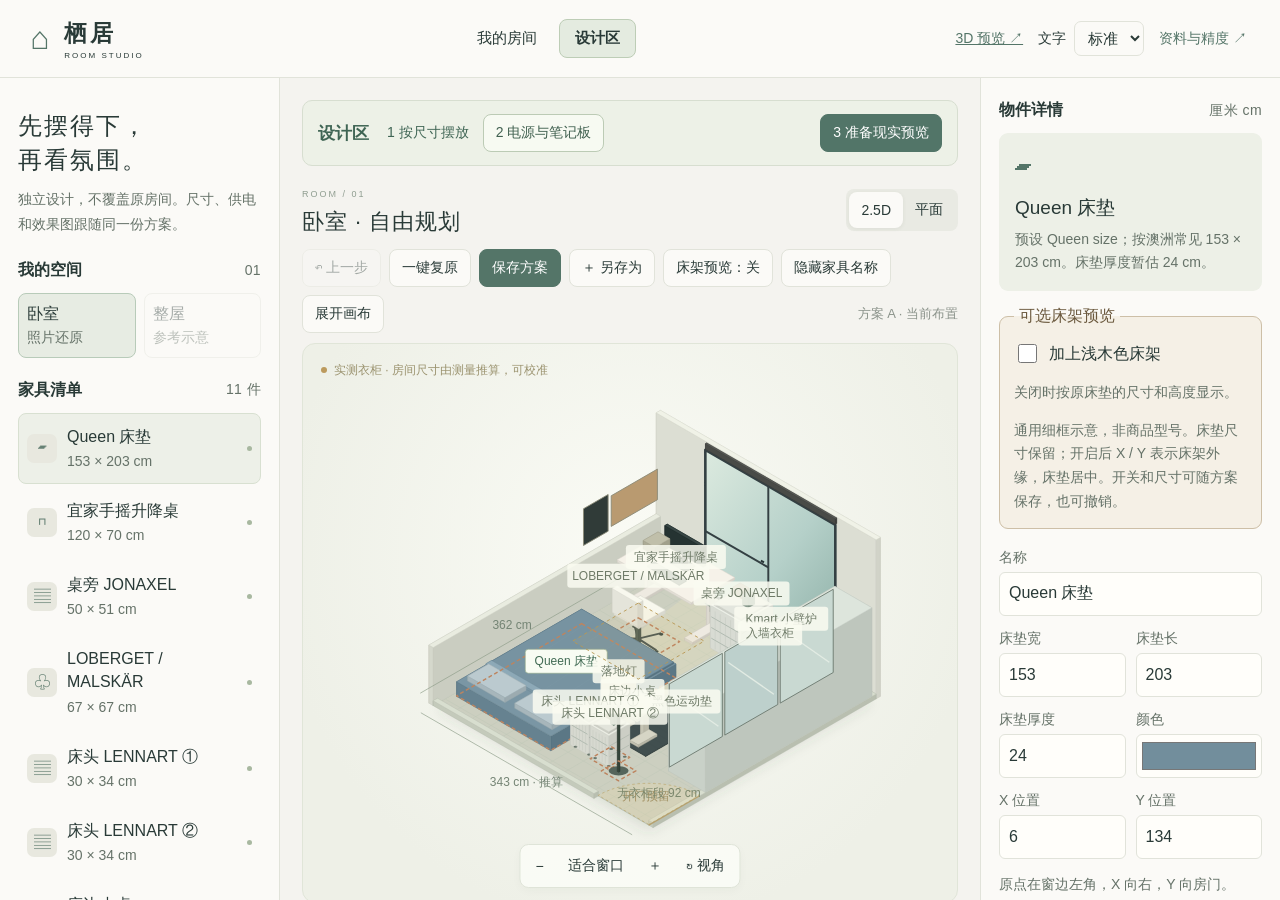
==== design.html @ e0c58dd6 "Add independent design workspace with measured layouts and preview handoff" ====
<!doctype html>
<html lang="zh-CN"><head><meta charset="utf-8"><meta name="viewport" content="width=device-width,initial-scale=1"><meta name="theme-color" content="#f4f3ef"><title>栖居 · 设计区</title><link rel="stylesheet" href="style.css?v=studio-20261028"></head>
<body data-workspace="design">
<header><div class="brand"><span class="brand-icon">⌂</span><div>栖居 <small>ROOM STUDIO</small></div></div><nav class="workspace-nav" aria-label="工作分区"><a href="./">我的房间</a><a href="design.html" aria-current="page">设计区</a></nav><div class="header-tools"><a href="preview.html?workspace=design" class="text-btn">3D 预览 ↗</a><label class="text-size">文字<select id="textSize" aria-label="界面字号"><option value="normal">标准</option><option value="large">大字</option></select></label><button id="sourcesBtn" class="text-btn">资料与精度 ↗</button></div></header>
<main>
<aside class="left panel"><div class="eyebrow">YOUR SPACE, YOUR WAY</div><h1>先摆得下，<br>再看氛围。</h1><p class="intro">独立设计，不覆盖原房间。尺寸、供电和效果图跟随同一份方案。</p>
<div class="section-title">我的空间 <span>01</span></div><div class="scope"><button data-scope="room" class="active">卧室 <small>照片还原</small></button><button data-scope="home" disabled title="设计区仅核对卧室">整屋 <small>参考示意</small></button></div>
<div class="section-title">家具清单 <span id="count"></span></div><div id="furnitureList"></div>
<div class="design-actions"><button id="copyCurrentRoom" class="full">从我的房间复制为新设计</button><p class="fine">只复制到设计区；原房间、原方案和照片保留。</p></div><details class="catalog"><summary>＋ 添加家具</summary><div id="catalog"></div></details>
<div class="section-title">布局方案 <span>本机保存</span></div><div class="row"><select id="slot" aria-label="布局方案"></select></div><div class="row"><button id="saveBtn">保存当前</button><button id="loadBtn">载入所选</button></div><div class="row"><button id="newSchemeBtn">＋ 新方案</button><button id="renameSchemeBtn">重命名</button></div><div class="row"><button id="exportBtn" class="text-btn">导出文件 ↗</button><label class="file-btn">导入文件<input id="importFile" type="file" accept="application/json,.json"></label></div><p class="fine">可新增多个命名方案。选择后点「载入所选」切换布局；「保存当前」更新所选方案。数据保存在此浏览器，换设备前请导出。</p>
</aside>
<section class="workspace"><div id="designFlow" class="design-flow"><strong>设计区</strong><span>1 按尺寸摆放</span><button id="openPowerStep">2 电源与笔记板</button><button id="openPreviewStep">3 准备现实预览</button></div><div class="canvas-header"><div><span class="eyebrow">ROOM / 01</span><h2 id="sceneTitle">卧室 · 当前布置</h2></div><div class="segmented"><button id="isoBtn" class="active">2.5D</button><button id="planBtn">平面</button></div></div>
<div class="action-bar"><button id="quickUndoBtn">↶ 上一步</button><button id="quickResetBtn">一键复原</button><button id="quickSaveBtn">保存方案</button><button id="quickNewBtn">＋ 另存为</button><button id="bedFrameBtn" aria-pressed="false">床架预览：关</button><button id="toggleNamesBtn" aria-pressed="false">隐藏家具名称</button><button id="focusCanvasBtn" aria-pressed="false">展开画布</button><span id="schemeName" title="当前保存目标"></span></div>
<div id="stage"><svg id="scene" xmlns="http://www.w3.org/2000/svg" aria-label="可拖动家具的房间模型" tabindex="0" role="img"></svg><div class="canvas-note"><span class="dot amber"></span> 实测衣柜 · 房间尺寸由测量推算，可校准</div><div class="view-controls"><button id="zoomOut" aria-label="缩小">−</button><button id="fitBtn">适合窗口</button><button id="zoomIn" aria-label="放大">＋</button><button id="turnBtn" aria-label="转动视角">↻ 视角</button></div></div>
<div class="canvas-footer"><span>拖动家具移动 · R 旋转 · 方向键微调</span><label><input id="gridCheck" type="checkbox" checked> 网格</label><label><input id="snapCheck" type="checkbox" checked> 5cm 吸附</label><label><input id="labelsCheck" type="checkbox" checked> 名称</label><button id="imageBtn" class="text-btn">导出视图</button></div>
<div class="metrics"><div><small>卧室面积 · 含衣柜，推算</small><strong id="area"></strong></div><div><small>家具占地 · 不含衣柜</small><strong id="coverage"></strong></div><div class="metric-status"><small>布局检查</small><strong id="status">正在检查</strong></div></div>
<div class="bottom-note"><span>✧</span><p id="hint">留一点空白，生活会更从容。选中家具，就能调整尺寸和位置。</p><button id="undoBtn">↶ 撤销</button></div>
</section>
<aside class="right panel"><div class="section-title">物件详情 <span>厘米 cm</span></div><div id="inspector"></div><div id="designUtilities"></div><div class="divider"></div><details class="calibration"><summary>空间校准 <span>实测＋推算</span></summary><p class="fine">衣柜外部长 270、深 60 cm，末端距门口 92 cm。卧室长按 270＋92＝362 cm；宽按 60＋130＋153＝343 cm 推算，已包含柜体。宽度假定床垫另一侧贴墙，有缝需另加。</p><div class="fields"><label>卧室宽<input id="roomW" type="number" min="230" max="600" step="1"></label><label>卧室长<input id="roomD" type="number" min="260" max="650" step="1"></label><label>衣柜外深<input id="wardD" type="number" min="35" max="80" step="1"></label><label>衣柜外长<input id="wardL" type="number" min="100" max="300" step="1"></label><label>房门宽<input id="doorW" type="number" min="60" max="110" step="1"></label><label>层高 · 约<input id="roomH" type="number" min="220" max="400" step="1"></label><label>窗左距左墙<input id="windowLeft" type="number" min="0" max="500" step="1"></label><label>左窗横框离地 · 约<input id="windowTransom" type="number" min="16" max="390" step="1"></label></div><button id="calibrateBtn" class="full">应用空间尺寸</button><p class="fine">新增实测：层高约 260、窗左距左墙 72、左窗横框离地约 112 cm。窗形：左上外开＋左下固定，右侧整块固定玻璃。窗框其他边界按照片估算。校准会调整衣柜位置；家具保持原尺寸。</p></details><div class="divider"></div><div class="section-title">实拍参考 <span>4 张</span></div><div class="photos"><button data-photo="1" class="photo-empty" aria-label="参考照片 1"><span>＋ 照片 1</span></button><button data-photo="2" class="photo-empty" aria-label="参考照片 2"><span>＋ 照片 2</span></button><button data-photo="3" class="photo-empty" aria-label="参考照片 3"><span>＋ 照片 3</span></button><button data-photo="4" class="photo-empty" aria-label="参考照片 4"><span>＋ 照片 4</span></button></div><label class="local-photo-picker">选择本机照片<input id="localPhotos" type="file" accept="image/*" multiple></label><p class="fine">照片仅存此浏览器，不上传到网站。最多选择 4 张参考照片。</p><button id="resetBtn" class="text-btn full">恢复初始布置</button></aside>
</main><div id="toast" role="status"></div>
<dialog id="modal"><button id="closeModal" class="close" aria-label="关闭">×</button><div id="modalBody"></div></dialog>
<script src="design-core.js?v=studio-20261028"></script><script src="inventory.js?v=studio-20261028"></script><script src="schemes.js?v=studio-20261028"></script><script src="app.js?v=studio-20261028"></script><script src="local-photos.js?v=studio-20261028"></script><script src="design-ui.js?v=studio-20261028"></script></body></html>
---- style.css ----
:root{--bg:#f4f3ef;--paper:#fbfaf7;--ink:#293a37;--muted:#8b938b;--green:#547568;--line:#e1e3da;--sage:#e7ece3}*{box-sizing:border-box}body{margin:0;color:var(--ink);background:var(--bg);font-family:'Noto Sans SC','Microsoft YaHei',sans-serif;font-size:13px}button,input,select{font:inherit}button,summary,.file-btn{cursor:pointer}button{color:inherit;background:var(--paper);border:1px solid var(--line);border-radius:8px;padding:9px 12px;transition:background .15s,box-shadow .15s}button:hover{background:#e7ede4}button:focus-visible,input:focus-visible,select:focus-visible,summary:focus-visible{outline:2px solid var(--green);outline-offset:3px}header{height:78px;border-bottom:1px solid var(--line);display:flex;align-items:center;justify-content:space-between;padding:0 30px;gap:16px;background:var(--paper)}.brand{display:flex;align-items:center;gap:12px;font-size:23px;letter-spacing:3px;font-weight:600}.brand small{display:block;font-size:8px;letter-spacing:2px;font-weight:400;margin-top:2px}.brand-icon{font-size:32px;color:var(--green);font-weight:400}.project{display:flex;gap:10px;align-items:center;font-size:12px}.tag{font-size:10px;border:1px solid #d7dfd3;border-radius:4px;padding:3px 7px;color:var(--green)}.dot{display:inline-block;width:6px;height:6px;background:#75957d;border-radius:100%;flex-shrink:0}.amber{background:#bc9a5d}.text-btn{border:0;background:transparent;font-size:12px;color:var(--green);padding:8px 3px}.text-btn:hover{background:transparent;text-decoration:underline}main{display:grid;grid-template-columns:245px minmax(400px,1fr) 257px;min-height:calc(100vh - 78px);max-width:1900px;margin:auto}.panel{padding:27px 22px;background:var(--paper)}.left{border-right:1px solid var(--line)}.right{border-left:1px solid var(--line)}.eyebrow{font-size:9px;letter-spacing:2px;color:#8f9d90;font-weight:500}h1{font-family:Georgia,'Songti SC','SimSun',serif;font-weight:400;line-height:1.55;letter-spacing:2px;font-size:27px;margin:17px 0 9px}.intro{font-size:11px;color:var(--muted);line-height:1.8;margin:0 0 28px}.section-title{display:flex;justify-content:space-between;align-items:center;font-size:12px;font-weight:600;margin:22px 0 12px}.section-title:first-child{margin-top:0}.section-title span{font-size:9px;letter-spacing:.4px;color:var(--muted);font-weight:400}.scope{display:flex;gap:8px}.scope button{flex:1;text-align:left;font-size:12px;padding:11px}.scope small{display:block;font-size:9px;color:var(--muted);margin-top:4px}.scope .active{background:var(--sage);border-color:#b8cbb9}.f-item{display:flex;width:100%;align-items:center;gap:10px;border:1px solid transparent;background:transparent;text-align:left;margin:3px 0;padding:9px 8px}.f-item.active{background:#edf0e8;border-color:#d8e0d1}.f-item .icon{width:29px;height:29px;border-radius:7px;display:grid;place-items:center;background:#e8e8df;color:#668174;font-size:17px}.f-item strong{font-size:11px;font-weight:500;display:block}.f-item small{display:block;font-size:9px;color:var(--muted);margin-top:3px}.f-item .tiny-dot{margin-left:auto;width:5px;height:5px;border-radius:100%;background:#a8b8a0}.catalog{border:1px dashed #cbd3c3;border-radius:7px;margin-top:13px;padding:9px 10px;font-size:11px}.catalog summary{list-style:none;color:var(--green)}#catalog{display:grid;grid-template-columns:1fr 1fr;gap:5px;margin-top:10px}#catalog button{font-size:10px;padding:8px 4px}.row{display:flex;gap:7px;margin-bottom:8px}.row button{flex:1;font-size:11px}.row select{width:100%;padding:10px 7px;border:1px solid var(--line);border-radius:7px;color:var(--ink);background:var(--paper);font-size:11px}.file-btn{font-size:11px;color:var(--green);flex:1;display:grid;place-items:center}.file-btn input{display:none}.fine{font-size:10px;color:var(--muted);line-height:1.9}.workspace{padding:26px 26px 18px;min-width:0;display:flex;flex-direction:column}.canvas-header{display:flex;align-items:center;justify-content:space-between;margin-bottom:12px;gap:10px}h2{font-weight:500;font-size:19px;margin:6px 0 0;letter-spacing:1px}.segmented{display:flex;background:#e9eae3;border-radius:8px;padding:3px}.segmented button{font-size:11px;border:0;background:transparent;padding:7px 13px}.segmented .active{background:var(--paper);box-shadow:0 1px 4px #33442a12}#stage{position:relative;flex:1;min-height:450px;max-height:690px;background:radial-gradient(ellipse at 50% 38%,#fafbf5 0%,#eef0e7 76%);border:1px solid #e0e5d8;border-radius:13px;overflow:hidden}#scene{width:100%;height:100%;min-height:450px;display:block;touch-action:none;user-select:none}.canvas-note{position:absolute;top:17px;left:18px;font-size:10px;color:#9b936f;display:flex;align-items:center;gap:7px;pointer-events:none}.view-controls{position:absolute;bottom:16px;left:50%;transform:translateX(-50%);display:flex;border:1px solid #dfe4d8;background:#fbfcf7e8;border-radius:9px;box-shadow:0 3px 10px #23332908;padding:3px;white-space:nowrap}.view-controls button{border:0;background:transparent;font-size:11px;padding:7px 11px}.canvas-footer{display:flex;align-items:center;gap:13px;flex-wrap:wrap;font-size:9px;color:var(--muted);padding:12px 0 19px}.canvas-footer span{margin-right:auto}.canvas-footer label{display:flex;align-items:center;gap:3px;white-space:nowrap}input[type=checkbox]{accent-color:var(--green);width:12px;height:12px}.metrics{display:grid;grid-template-columns:1fr 1fr 1.3fr;border-top:1px solid var(--line);border-bottom:1px solid var(--line);padding:18px 0}.metrics>div{padding:0 15px;border-left:1px solid var(--line)}.metrics>div:first-child{padding-left:0;border:0}.metrics small{display:block;font-size:10px;color:var(--muted)}.metrics strong{font-family:Georgia,'Microsoft YaHei',serif;display:block;font-weight:400;font-size:24px;margin-top:9px}.metrics .metric-status strong{font-size:12px;line-height:1.8;color:var(--green);font-family:inherit}.bottom-note{display:flex;align-items:center;gap:10px;font-size:10px;color:var(--muted);margin-top:10px}.bottom-note>span{color:#80977c;font-size:24px}.bottom-note p{flex:1;line-height:1.9}.bottom-note button{white-space:nowrap;font-size:10px;padding:7px}.selected-card{background:#edf0e7;padding:16px;border-radius:9px;margin-bottom:15px}.selected-card .obj-icon{font-size:32px;color:var(--green);margin-bottom:9px}.selected-card h3{font-size:16px;font-weight:500;margin:0 0 6px}.selected-card p{font-size:10px;line-height:1.8;color:#7b8777;margin:0}.fields{display:grid;grid-template-columns:1fr 1fr;gap:11px 9px}.fields label{font-size:10px;color:#85917f}.fields input{width:100%;border:1px solid var(--line);padding:9px;margin-top:5px;border-radius:6px;background:#fffefa;color:var(--ink);font-size:12px}.fields input[type=color]{padding:3px;height:35px}.fields .wide{grid-column:span 2}.operations{display:flex;gap:6px;margin-top:13px}.operations button{font-size:10px;flex:1;padding:8px 3px}.full{width:100%}.divider{height:1px;background:var(--line);margin:22px 0}.calibration summary{font-size:12px;font-weight:500;display:flex;justify-content:space-between;list-style:none}.calibration summary:before{content:'＋';margin-right:7px}.calibration[open] summary:before{content:'−'}.calibration summary span{font-weight:400;font-size:9px;color:#aa946a;margin-left:auto}.calibration .full{font-size:11px;margin-top:12px}.photos{display:grid;grid-template-columns:1fr 1fr;gap:7px}.photos button{padding:0;overflow:hidden;border:0;border-radius:6px}.photos img{display:block;width:100%;height:68px;object-fit:cover}.photos img:hover{filter:brightness(1.1)}#toast{position:fixed;bottom:25px;left:50%;transform:translateX(-50%) translateY(100px);background:var(--ink);color:#f5f6ee;padding:12px 23px;font-size:12px;border-radius:9px;z-index:10;transition:transform .25s;box-shadow:0 5px 25px #182b2720}#toast.show{transform:translateX(-50%) translateY(0)}dialog{border:1px solid var(--line);background:var(--paper);color:var(--ink);border-radius:15px;padding:35px;width:min(850px,92vw);max-height:88vh;overflow:auto}dialog::backdrop{background:#1e302b70;backdrop-filter:blur(5px)}.close{position:sticky;top:0;float:right;padding:2px 10px;font-size:23px;z-index:2}.modal-photo{width:100%;border-radius:8px;margin-top:14px}#modalBody h2{margin:0 0 18px}#modalBody p,#modalBody li{font-size:12px;line-height:2}#modalBody a{color:var(--green)}#modalBody img.plan{width:100%;border:1px solid var(--line);border-radius:8px}.warn{color:#aa774e}.empty{padding:20px 0;line-height:2;color:var(--muted);font-size:12px}
@media(min-width:1500px){main{grid-template-columns:270px minmax(500px,1fr) 285px}.panel{padding:30px 27px}#stage{min-height:550px}.workspace{padding:30px 35px}}@media(max-width:1120px){main{grid-template-columns:205px minmax(350px,1fr) 225px}.panel{padding:23px 15px}.workspace{padding:23px 16px}h1{font-size:23px}.project{display:none}.canvas-footer{gap:8px}.metrics>div{padding:0 9px}}@media(max-width:850px){header{height:65px;padding:0 17px}main{grid-template-columns:190px 1fr}.right{grid-column:1 / -1;border-top:1px solid var(--line);display:grid;grid-template-columns:1.2fr 1fr;gap:12px 25px}.right>.section-title:first-child{grid-column:1 / -1}.right #inspector{grid-row:span 5}.right .divider{display:none}.right .photos{grid-column:2}.right .fine{margin:0}.workspace{padding:20px 14px}#stage{min-height:420px}.right>.section-title{margin:5px 0}.metrics strong{font-size:21px}.canvas-footer>span{flex-basis:100%}}@media(max-width:850px){main{display:flex;flex-direction:column}.workspace{order:0;padding:19px 12px 10px}.left{order:1;border-right:0;border-top:1px solid var(--line);padding:20px}.right{order:2;display:block;padding:20px}.left h1,.left>.eyebrow,.left .intro{display:none}.left .scope{max-width:300px}#furnitureList{display:grid;grid-template-columns:1fr 1fr}.right .divider{display:block;margin:20px 0}.right .section-title{margin:15px 0}.right .fine{margin:8px 0}.right .photos img{height:105px}.brand{font-size:20px}.brand small{font-size:7px}#stage{height:420px;min-height:420px;flex:auto}#scene{height:420px;min-height:420px}.canvas-note{font-size:9px}.metrics{padding:13px 0}.metrics small{font-size:9px}.metrics strong{font-size:20px}.metrics .metric-status strong{font-size:10px}.canvas-header h2{font-size:17px}.bottom-note{margin-top:5px}.bottom-note p{font-size:9px}.fields{grid-template-columns:1fr 1fr 1fr}.fields .wide{grid-column:span 3}}
@media(min-width:851px){main{height:calc(100vh - 78px);min-height:0}.panel{overflow-y:auto;scrollbar-width:thin;scrollbar-color:#d1d9c9 transparent}.workspace{min-height:0}#stage{min-height:255px;max-height:none}#scene{min-height:0;height:100%}.canvas-footer{padding-bottom:13px}.metrics{padding:13px 0}.bottom-note{margin-top:4px}}
button:disabled{opacity:.4;cursor:default}.action-bar{display:flex;align-items:center;gap:6px;flex-wrap:wrap;margin:0 0 10px}.action-bar button{font-size:10px;padding:7px 10px}.action-bar #quickSaveBtn{background:#547568;color:#fff;border-color:#547568}.action-bar span{font-size:9px;color:#8b938b;margin-left:auto;max-width:150px;overflow:hidden;text-overflow:ellipsis;white-space:nowrap}.scheme-form{display:grid;gap:14px;max-width:460px}.scheme-form label{font-size:12px}.scheme-form input{display:block;width:100%;padding:12px;margin-top:8px;border:1px solid #cbd3c3;border-radius:7px;background:#fffefa}.scheme-form .form-actions{display:flex;gap:9px;justify-content:flex-end}.scheme-form .primary{background:#547568;color:white}.scheme-form p{color:#85917f;margin:0}.form-error{color:#b27049;min-height:20px}

/* Readable controls and a canvas whose height is independent of sidebar text. */
:root{--panel-font:16px;--panel-small:14px;--muted:#657268}
body[data-text-size=large]{--panel-font:18px;--panel-small:16px}
body{font-size:16px}
header{min-height:78px;height:auto;padding-top:12px;padding-bottom:12px}
.header-tools,.text-size{display:flex;align-items:center;gap:12px}
.text-size{gap:8px;font-size:14px;white-space:nowrap}
.text-size select{font-size:15px;padding:7px 9px;border:1px solid var(--line);border-radius:7px;background:var(--paper);color:var(--ink)}
.header-tools>.text-btn{font-size:14px}
main{max-width:none;width:100%;grid-template-columns:280px minmax(0,1fr) 300px;align-items:stretch}
.panel{padding:22px 18px;font-size:var(--panel-font);min-width:0}
.left h1{font-size:24px;line-height:1.4;margin:10px 0}
.left>.eyebrow{display:none}
.intro{font-size:var(--panel-small);margin-bottom:20px}
.section-title,.scope button,.catalog,.row button,.row select,.file-btn,.calibration summary,.calibration .full,.operations button,#catalog button,.panel>.text-btn{font-size:var(--panel-font)}
.section-title span,.scope small,.f-item small,.fine,.selected-card p,.fields label,.calibration summary span,.empty{font-size:var(--panel-small);color:var(--muted)}
.f-item{padding:11px 8px;gap:10px}
.f-item>span:nth-child(2){min-width:0}
.f-item strong{font-size:var(--panel-font);line-height:1.45;overflow-wrap:anywhere}
.f-item small{line-height:1.5}
.f-item .icon{flex:0 0 30px}
.f-item .tiny-dot{flex-shrink:0}
.selected-card h3{font-size:calc(var(--panel-font) + 3px);line-height:1.4}
.selected-card p,.fine{line-height:1.7}
.fields input{font-size:var(--panel-font);padding:11px 9px;min-height:44px}
.fields{gap:14px 10px}
.operations{flex-wrap:wrap}
.row button,.scope button,.operations button{padding:10px 8px}
.workspace{padding:22px;overflow-y:auto;min-width:0}
.canvas-header h2{font-size:22px}
.canvas-header{flex-shrink:0}
.segmented button,.action-bar button,.view-controls button{font-size:14px;padding:9px 12px}
.action-bar{gap:8px;flex-shrink:0}
.action-bar span{font-size:13px;max-width:220px}
.action-bar button[aria-pressed=true]{background:#e0e9db;border-color:#9eb49b}
#stage{flex:1 0 520px;min-height:520px;max-height:none}
#scene{position:absolute;inset:0;width:100%;height:100%;min-height:0}
.canvas-note{font-size:12px;max-width:calc(100% - 36px);line-height:1.5}
.view-controls{bottom:14px}
.canvas-footer{font-size:13px;gap:12px;padding:12px 0;flex-shrink:0}
.canvas-footer input[type=checkbox]{width:16px;height:16px}
.canvas-footer .text-btn{font-size:13px}
.metrics{padding:14px 0;flex-shrink:0}
.metrics small{font-size:13px}
.metrics .metric-status strong{font-size:14px}
.bottom-note{flex-shrink:0;font-size:13px}
.bottom-note p,.bottom-note button{font-size:13px}
.local-photo-picker{font-size:var(--panel-font)!important}
#modalBody p,#modalBody li{font-size:16px;line-height:1.8}
@media(min-width:1500px){main{grid-template-columns:300px minmax(0,1fr) 330px}.workspace{padding:24px 28px}.panel{padding:24px}#stage{flex-basis:560px;min-height:560px}}
@media(max-width:1100px){main{display:flex;flex-direction:column;height:auto;min-height:calc(100vh - 78px)}.workspace{order:0;overflow:visible;padding:18px}.left{order:1;border-right:0;border-top:1px solid var(--line)}.right{order:2;display:block;border-top:1px solid var(--line);border-left:0}.panel{overflow:visible;padding:22px}.left h1,.left>.eyebrow,.left .intro{display:none}#furnitureList{display:grid;grid-template-columns:repeat(2,minmax(0,1fr));gap:4px 12px}.left .scope{max-width:360px}.right .divider{display:block}.right .fine{margin:10px 0}.right .section-title{margin:18px 0}.right .photos{grid-template-columns:repeat(4,minmax(0,1fr))}.right .fields{grid-template-columns:repeat(3,minmax(0,1fr))}.right .fields .wide{grid-column:1 / -1}#stage{height:clamp(520px,72vh,850px);min-height:520px;flex:none}.project{display:none}.canvas-footer>span{flex-basis:auto}}
@media(max-width:520px){header{padding:12px;gap:8px;flex-wrap:wrap}.header-tools{gap:10px;flex:1;justify-content:flex-end}.header-tools>.text-btn{font-size:12px}.brand small{font-size:8px}.text-size{font-size:13px}.workspace{padding:14px 10px}.canvas-header h2{font-size:19px}.action-bar button{padding:9px;font-size:13px}.action-bar span{width:100%;max-width:none}.panel{padding:20px 16px}.right .fields{grid-template-columns:repeat(2,minmax(0,1fr))}#furnitureList{grid-template-columns:1fr}.right .photos{grid-template-columns:repeat(2,minmax(0,1fr))}.metrics{grid-template-columns:1fr 1fr;gap:14px}.metrics .metric-status{grid-column:1 / -1;border-left:0;padding-left:0}.view-controls button{font-size:13px;padding:9px}.canvas-note{font-size:11px}.bottom-note{align-items:flex-start}}
body.canvas-focus main{display:block;height:auto}
body.canvas-focus .panel{display:none}
body.canvas-focus .workspace{overflow:visible}
body.canvas-focus #stage{height:calc(100vh - 250px);min-height:520px;flex:none}
.bed-frame-controls{border:1px solid #cdbfa7;background:#f5f0e6;border-radius:9px;margin:0 0 20px;padding:14px;min-width:0}
.bed-frame-controls legend{font-size:var(--panel-font);padding:0 5px;color:#6b593e}
.bed-frame-toggle{display:flex;align-items:center;gap:9px;font-size:var(--panel-font);line-height:1.6;cursor:pointer}
.bed-frame-toggle input{width:19px;height:19px;accent-color:var(--green);flex-shrink:0}
.bed-frame-controls .fields{margin-top:12px}
.bed-frame-controls .fine:last-child{margin-bottom:0}

.photo-empty{height:68px;min-height:68px;display:grid;place-items:center;background:#e9ede3;color:#8b9b83;border:1px dashed #c7d2be!important;font-size:10px}.local-photo-picker{display:block;margin-top:9px;text-align:center;border:1px solid #d3dccb;padding:9px;border-radius:7px;font-size:11px;cursor:pointer}.local-photo-picker input{display:none}

.workspace-nav{display:flex;gap:6px;align-items:center;flex-wrap:wrap}
.workspace-nav a{padding:9px 15px;border-radius:8px;text-decoration:none;color:var(--ink,#29434c);font-size:15px;border:1px solid transparent;white-space:nowrap}
.workspace-nav a[aria-current=page]{background:#e4ebe0;border-color:#bdcdb6;font-weight:600}
.design-flow{display:flex;gap:9px 14px;align-items:center;flex-wrap:wrap;border:1px solid #d7ded0;border-radius:10px;background:#edf1e7;padding:13px 15px;margin-bottom:17px;color:#3f6554;font-size:14px;flex-shrink:0}
.design-flow strong{font-size:17px;margin-right:4px}
.design-flow span{white-space:nowrap}
.design-flow button{margin-left:auto;background:#527568;color:white;border-color:#527568}
.design-flow #openPowerStep{margin-left:0;background:#f7faf2;color:#416150;border-color:#bccbb5}
.design-card{background:#f4f5ee;border:1px solid #d8dece;border-radius:10px;padding:14px;margin:0 0 16px;min-width:0}
.design-card h3{font-size:16px;margin:0 0 10px}
.design-card h4{font-size:15px;margin:18px 0 10px}
.design-card p{font-size:14px;line-height:1.7;margin:6px 0 12px}
.design-card summary{font-size:16px;line-height:1.6;cursor:pointer;font-weight:600}
.design-card summary span{display:block;color:#947346;font-size:12px;font-weight:400}
.design-card label{display:block;min-width:0;font-size:13px;color:#65776c;margin:8px 0}
.design-card input,.design-card select{width:100%;max-width:100%;font:inherit;font-size:14px;margin-top:5px;padding:9px;border:1px solid #d3dbca;background:#fff;border-radius:6px;color:#29434c;min-width:0}
.design-card fieldset{padding:9px 10px 11px;border:1px solid #d7decf;border-radius:7px;min-width:0;margin:12px 0}
.design-card legend{font-size:13px;padding:0 5px;color:#466450}
.design-card .fields{gap:9px}
.design-card .inline-check,.inline-check{display:flex;align-items:flex-start;gap:9px;font-size:14px;line-height:1.6;margin:14px 0}
.design-card .inline-check input,.inline-check input{width:18px;height:18px;flex-shrink:0;margin-top:3px;accent-color:#527568}
.design-id{font:12px ui-monospace,monospace;color:#58715d;background:#e7ecdf;padding:7px;border-radius:5px;overflow-wrap:anywhere}
.design-actions{margin:14px 0}
.check-list{padding-left:20px;margin:12px 0;font-size:13px;line-height:1.7;color:#986c43;overflow-wrap:anywhere}
.check-list li{margin:8px 0}
.check-list.subtle{color:#748276}
.ok{color:#3d7156!important}
.stale{color:#a46c37}
.preview-state{padding:12px;background:#f3eee0;border-radius:8px;color:#94652f}
.preview-actions{display:flex;flex-wrap:wrap;gap:10px;margin:17px 0}
.preview-actions button{font-size:15px;padding:10px 14px}
.design-preview-gallery{display:grid;grid-template-columns:repeat(2,minmax(0,1fr));gap:14px;margin-top:18px}
.design-preview-gallery figure{margin:0;min-width:0}
.design-preview-gallery img{width:100%;height:auto;border-radius:8px;background:#e6e6dc}
.design-preview-gallery figcaption{font-size:12px;line-height:1.7;overflow-wrap:anywhere}
body[data-workspace=design] .canvas-note{max-width:60%}
body[data-workspace=design] #stage{min-height:560px}
@media(max-width:700px){.workspace-nav{order:3;width:100%;justify-content:center}.workspace-nav a{flex:1;text-align:center}.design-flow{font-size:12px;padding:11px}.design-flow button{margin-left:0;width:100%}.design-flow strong{width:100%}body[data-workspace=design] #stage{min-height:520px}.design-preview-gallery{grid-template-columns:1fr}.preview-actions button{width:100%}}
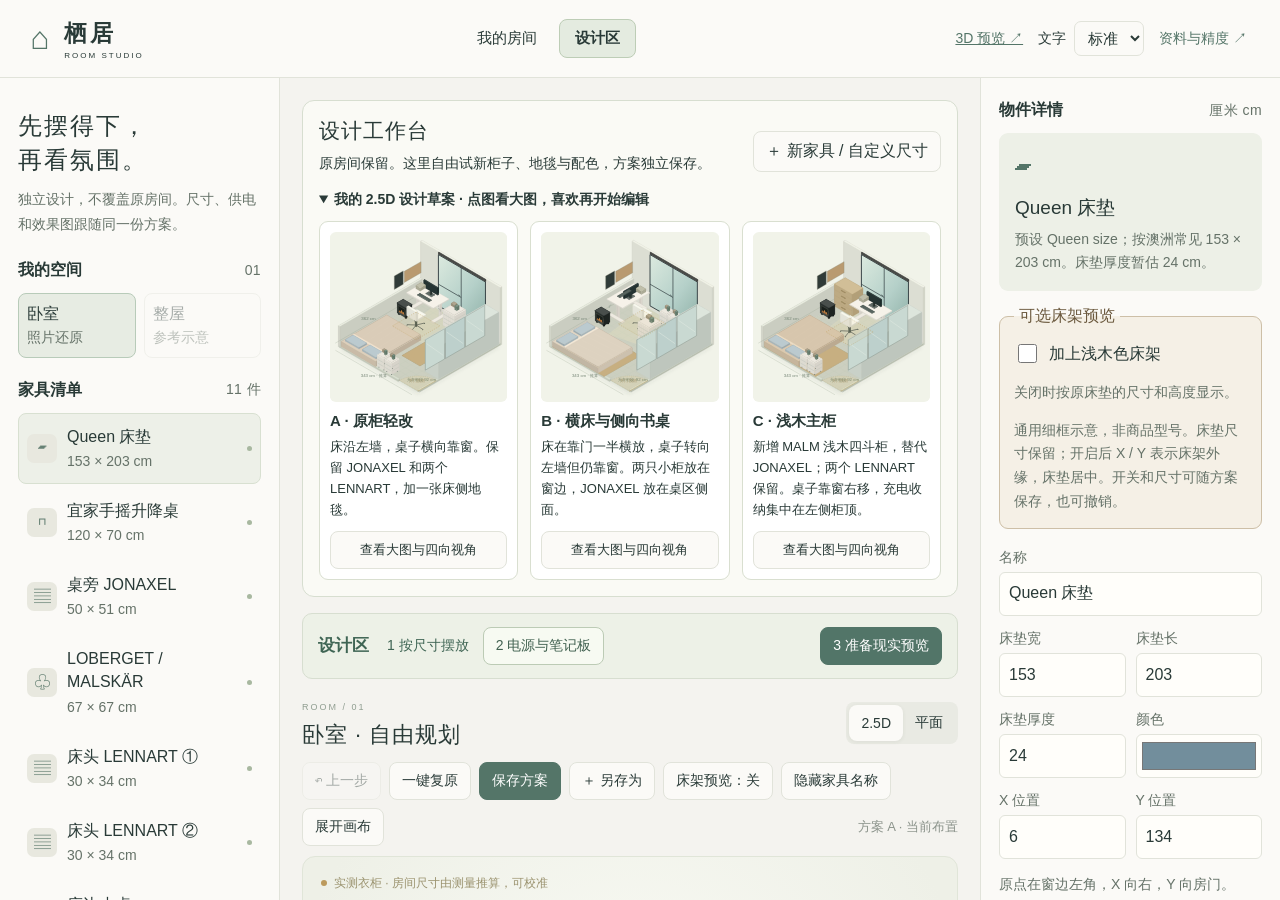
==== commit 5ced0cbc: "Add editable design concepts and source-backed furniture library" ====
--- a/design.html
+++ b/design.html
@@ -1,5 +1,5 @@
 <!doctype html>
-<html lang="zh-CN"><head><meta charset="utf-8"><meta name="viewport" content="width=device-width,initial-scale=1"><meta name="theme-color" content="#f4f3ef"><title>栖居 · 设计区</title><link rel="stylesheet" href="style.css?v=studio-20261028"></head>
+<html lang="zh-CN"><head><meta charset="utf-8"><meta name="viewport" content="width=device-width,initial-scale=1"><meta name="theme-color" content="#f4f3ef"><title>栖居 · 设计区</title><link rel="stylesheet" href="style.css?v=studio-20261028b"></head>
 <body data-workspace="design">
 <header><div class="brand"><span class="brand-icon">⌂</span><div>栖居 <small>ROOM STUDIO</small></div></div><nav class="workspace-nav" aria-label="工作分区"><a href="./">我的房间</a><a href="design.html" aria-current="page">设计区</a></nav><div class="header-tools"><a href="preview.html?workspace=design" class="text-btn">3D 预览 ↗</a><label class="text-size">文字<select id="textSize" aria-label="界面字号"><option value="normal">标准</option><option value="large">大字</option></select></label><button id="sourcesBtn" class="text-btn">资料与精度 ↗</button></div></header>
 <main>
@@ -9,7 +9,7 @@
 <div class="design-actions"><button id="copyCurrentRoom" class="full">从我的房间复制为新设计</button><p class="fine">只复制到设计区；原房间、原方案和照片保留。</p></div><details class="catalog"><summary>＋ 添加家具</summary><div id="catalog"></div></details>
 <div class="section-title">布局方案 <span>本机保存</span></div><div class="row"><select id="slot" aria-label="布局方案"></select></div><div class="row"><button id="saveBtn">保存当前</button><button id="loadBtn">载入所选</button></div><div class="row"><button id="newSchemeBtn">＋ 新方案</button><button id="renameSchemeBtn">重命名</button></div><div class="row"><button id="exportBtn" class="text-btn">导出文件 ↗</button><label class="file-btn">导入文件<input id="importFile" type="file" accept="application/json,.json"></label></div><p class="fine">可新增多个命名方案。选择后点「载入所选」切换布局；「保存当前」更新所选方案。数据保存在此浏览器，换设备前请导出。</p>
 </aside>
-<section class="workspace"><div id="designFlow" class="design-flow"><strong>设计区</strong><span>1 按尺寸摆放</span><button id="openPowerStep">2 电源与笔记板</button><button id="openPreviewStep">3 准备现实预览</button></div><div class="canvas-header"><div><span class="eyebrow">ROOM / 01</span><h2 id="sceneTitle">卧室 · 当前布置</h2></div><div class="segmented"><button id="isoBtn" class="active">2.5D</button><button id="planBtn">平面</button></div></div>
+<section class="workspace"><section class="template-shelf" aria-label="设计草案与家具库"><div class="template-heading"><div><h2>设计工作台</h2><p>原房间保留。这里自由试新柜子、地毯与配色，方案独立保存。</p></div><button id="openDesignLibrary" class="primary">＋ 新家具 / 自定义尺寸</button></div><details open><summary>我的 2.5D 设计草案 · 点图看大图，喜欢再开始编辑</summary><div id="designTemplates" class="design-templates"><p>正在生成按比例的草案预览…</p></div></details></section><div id="designFlow" class="design-flow"><strong>设计区</strong><span>1 按尺寸摆放</span><button id="openPowerStep">2 电源与笔记板</button><button id="openPreviewStep">3 准备现实预览</button></div><div class="canvas-header"><div><span class="eyebrow">ROOM / 01</span><h2 id="sceneTitle">卧室 · 当前布置</h2></div><div class="segmented"><button id="isoBtn" class="active">2.5D</button><button id="planBtn">平面</button></div></div>
 <div class="action-bar"><button id="quickUndoBtn">↶ 上一步</button><button id="quickResetBtn">一键复原</button><button id="quickSaveBtn">保存方案</button><button id="quickNewBtn">＋ 另存为</button><button id="bedFrameBtn" aria-pressed="false">床架预览：关</button><button id="toggleNamesBtn" aria-pressed="false">隐藏家具名称</button><button id="focusCanvasBtn" aria-pressed="false">展开画布</button><span id="schemeName" title="当前保存目标"></span></div>
 <div id="stage"><svg id="scene" xmlns="http://www.w3.org/2000/svg" aria-label="可拖动家具的房间模型" tabindex="0" role="img"></svg><div class="canvas-note"><span class="dot amber"></span> 实测衣柜 · 房间尺寸由测量推算，可校准</div><div class="view-controls"><button id="zoomOut" aria-label="缩小">−</button><button id="fitBtn">适合窗口</button><button id="zoomIn" aria-label="放大">＋</button><button id="turnBtn" aria-label="转动视角">↻ 视角</button></div></div>
 <div class="canvas-footer"><span>拖动家具移动 · R 旋转 · 方向键微调</span><label><input id="gridCheck" type="checkbox" checked> 网格</label><label><input id="snapCheck" type="checkbox" checked> 5cm 吸附</label><label><input id="labelsCheck" type="checkbox" checked> 名称</label><button id="imageBtn" class="text-btn">导出视图</button></div>
@@ -19,4 +19,4 @@
 <aside class="right panel"><div class="section-title">物件详情 <span>厘米 cm</span></div><div id="inspector"></div><div id="designUtilities"></div><div class="divider"></div><details class="calibration"><summary>空间校准 <span>实测＋推算</span></summary><p class="fine">衣柜外部长 270、深 60 cm，末端距门口 92 cm。卧室长按 270＋92＝362 cm；宽按 60＋130＋153＝343 cm 推算，已包含柜体。宽度假定床垫另一侧贴墙，有缝需另加。</p><div class="fields"><label>卧室宽<input id="roomW" type="number" min="230" max="600" step="1"></label><label>卧室长<input id="roomD" type="number" min="260" max="650" step="1"></label><label>衣柜外深<input id="wardD" type="number" min="35" max="80" step="1"></label><label>衣柜外长<input id="wardL" type="number" min="100" max="300" step="1"></label><label>房门宽<input id="doorW" type="number" min="60" max="110" step="1"></label><label>层高 · 约<input id="roomH" type="number" min="220" max="400" step="1"></label><label>窗左距左墙<input id="windowLeft" type="number" min="0" max="500" step="1"></label><label>左窗横框离地 · 约<input id="windowTransom" type="number" min="16" max="390" step="1"></label></div><button id="calibrateBtn" class="full">应用空间尺寸</button><p class="fine">新增实测：层高约 260、窗左距左墙 72、左窗横框离地约 112 cm。窗形：左上外开＋左下固定，右侧整块固定玻璃。窗框其他边界按照片估算。校准会调整衣柜位置；家具保持原尺寸。</p></details><div class="divider"></div><div class="section-title">实拍参考 <span>4 张</span></div><div class="photos"><button data-photo="1" class="photo-empty" aria-label="参考照片 1"><span>＋ 照片 1</span></button><button data-photo="2" class="photo-empty" aria-label="参考照片 2"><span>＋ 照片 2</span></button><button data-photo="3" class="photo-empty" aria-label="参考照片 3"><span>＋ 照片 3</span></button><button data-photo="4" class="photo-empty" aria-label="参考照片 4"><span>＋ 照片 4</span></button></div><label class="local-photo-picker">选择本机照片<input id="localPhotos" type="file" accept="image/*" multiple></label><p class="fine">照片仅存此浏览器，不上传到网站。最多选择 4 张参考照片。</p><button id="resetBtn" class="text-btn full">恢复初始布置</button></aside>
 </main><div id="toast" role="status"></div>
 <dialog id="modal"><button id="closeModal" class="close" aria-label="关闭">×</button><div id="modalBody"></div></dialog>
-<script src="design-core.js?v=studio-20261028"></script><script src="inventory.js?v=studio-20261028"></script><script src="schemes.js?v=studio-20261028"></script><script src="app.js?v=studio-20261028"></script><script src="local-photos.js?v=studio-20261028"></script><script src="design-ui.js?v=studio-20261028"></script></body></html>
+<script src="design-core.js?v=studio-20261028b"></script><script src="inventory.js?v=studio-20261028b"></script><script src="schemes.js?v=studio-20261028b"></script><script src="app.js?v=studio-20261028b"></script><script src="local-photos.js?v=studio-20261028b"></script><script src="design-ui.js?v=studio-20261028b"></script><script src="design-library.js?v=studio-20261028b"></script></body></html>
--- a/style.css
+++ b/style.css
@@ -106,3 +106,10 @@
 body[data-workspace=design] .canvas-note{max-width:60%}
 body[data-workspace=design] #stage{min-height:560px}
 @media(max-width:700px){.workspace-nav{order:3;width:100%;justify-content:center}.workspace-nav a{flex:1;text-align:center}.design-flow{font-size:12px;padding:11px}.design-flow button{margin-left:0;width:100%}.design-flow strong{width:100%}body[data-workspace=design] #stage{min-height:520px}.design-preview-gallery{grid-template-columns:1fr}.preview-actions button{width:100%}}
+/* Independent design workspace: concepts and furniture experiments. */
+.template-shelf{flex-shrink:0;border:1px solid #d7ded0;border-radius:12px;padding:16px;background:#fafaf5;margin-bottom:16px}
+.template-heading{display:flex;align-items:center;justify-content:space-between;gap:16px}.template-heading h2{margin:0;font-size:21px}.template-heading p{margin:7px 0 12px;font-size:14px;line-height:1.6}.template-heading button{flex-shrink:0}.template-shelf summary{cursor:pointer;font-size:14px;font-weight:600;margin:5px 0 12px}
+.design-templates{display:grid;grid-template-columns:repeat(3,minmax(0,1fr));gap:12px}.template-card{border:1px solid #d9dfd0;border-radius:9px;background:#fff;padding:10px;min-width:0}.template-picture{border:0!important;background:#f1f3e9!important;padding:0!important;width:100%;overflow:hidden;border-radius:6px;display:block}.template-picture img{display:block;width:100%;height:170px;object-fit:contain}.template-card h3{font-size:15px;margin:10px 0 6px}.template-card p{font-size:13px;line-height:1.6;margin:6px 0 10px}.template-card>button:last-child{width:100%;font-size:13px}.template-large{background:#f1f3e9;border-radius:9px;margin:12px 0}.template-large img{width:100%;height:min(52vh,580px);object-fit:contain;display:block}.template-angles{flex-wrap:wrap}.template-angles button{flex:1;white-space:nowrap}
+.product-list{display:grid;gap:12px;margin:18px 0;max-height:45vh;overflow:auto}.product-card{display:flex;gap:14px;border:1px solid #d7ded0;border-radius:9px;padding:12px}.product-card>div:last-child{flex:1;min-width:0}.product-swatch{width:42px;height:42px;border:1px solid #aaa;border-radius:7px;flex-shrink:0}.product-card p{font-size:14px;margin:6px 0;line-height:1.6}.product-card .row{flex-wrap:wrap;margin-top:10px}.custom-product,.product-search{padding:14px 0;border-top:1px solid #d7ded0}.custom-product summary,.product-search summary{font-weight:600;cursor:pointer;margin-bottom:12px}.custom-product .fields{display:grid;grid-template-columns:repeat(2,minmax(0,1fr));gap:12px}.custom-product .wide{grid-column:1/-1}.custom-product label,.product-search label{display:block;font-size:14px}.custom-product input,.custom-product select,.product-search input,.product-search select{width:100%;margin:6px 0 10px;box-sizing:border-box}.product-search form{margin:14px 0}#selectedProductSource{font-size:14px}
+@media(max-width:700px){.template-heading{display:block}.template-heading button{width:100%;margin-bottom:12px}.design-templates{display:flex;overflow-x:auto;scroll-snap-type:x proximity;padding-bottom:8px}.template-card{flex:0 0 255px;scroll-snap-align:start}.template-shelf{padding:12px}.template-shelf summary{font-size:13px;line-height:1.6}.template-large img{height:40vh}.product-card{gap:9px;padding:10px}.product-card .row button{width:100%}.template-angles button{padding:8px;font-size:12px}}
+@media(max-width:700px){body[data-workspace=design] #modal{width:calc(100vw - 20px);padding:18px}.template-large img{height:47vh}}
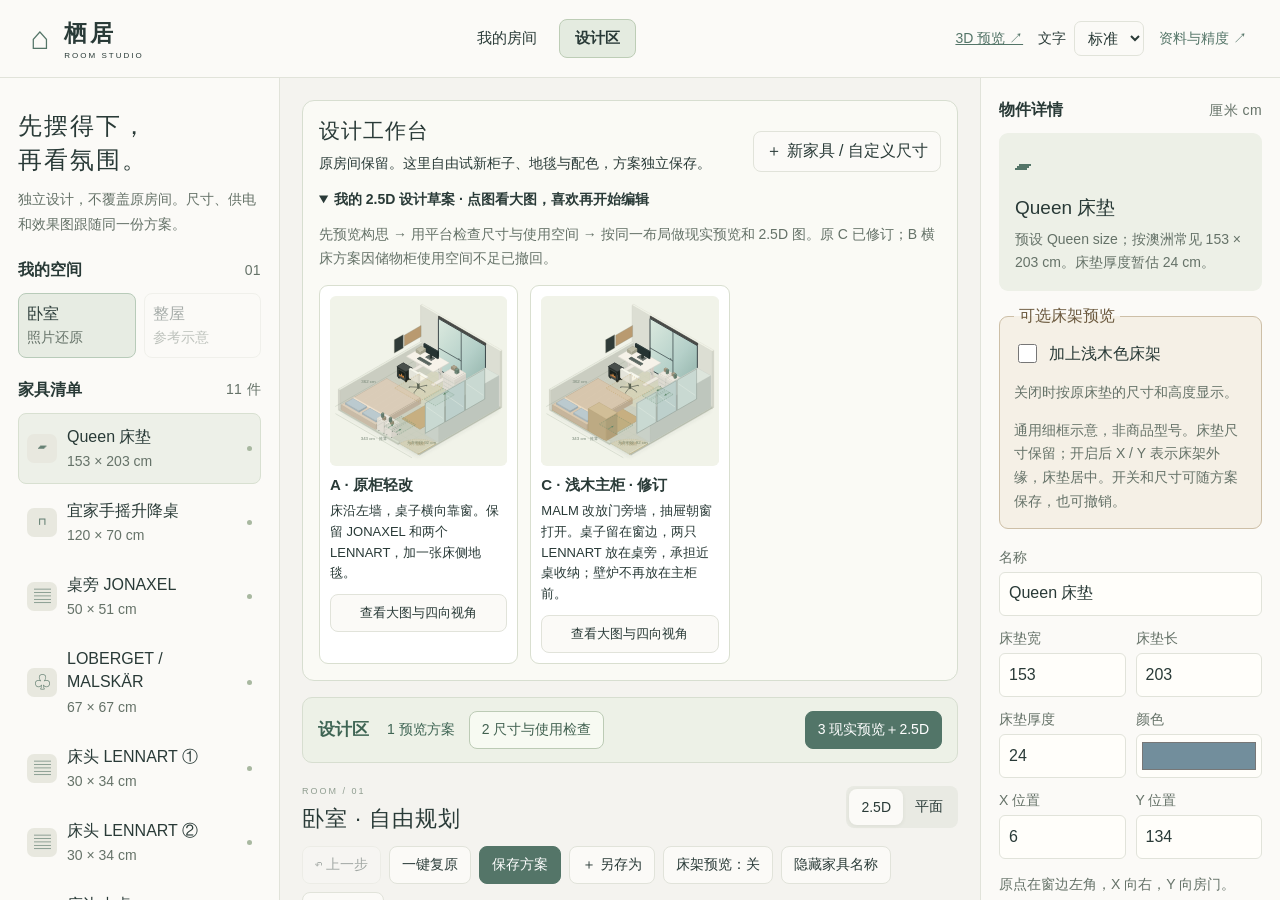
==== commit aff9aa83: "Validate cabinet access and revise room design workflow and layouts" ====
--- a/design.html
+++ b/design.html
@@ -1,5 +1,5 @@
 <!doctype html>
-<html lang="zh-CN"><head><meta charset="utf-8"><meta name="viewport" content="width=device-width,initial-scale=1"><meta name="theme-color" content="#f4f3ef"><title>栖居 · 设计区</title><link rel="stylesheet" href="style.css?v=studio-20261028b"></head>
+<html lang="zh-CN"><head><meta charset="utf-8"><meta name="viewport" content="width=device-width,initial-scale=1"><meta name="theme-color" content="#f4f3ef"><title>栖居 · 设计区</title><link rel="stylesheet" href="style.css?v=studio-20261031"></head>
 <body data-workspace="design">
 <header><div class="brand"><span class="brand-icon">⌂</span><div>栖居 <small>ROOM STUDIO</small></div></div><nav class="workspace-nav" aria-label="工作分区"><a href="./">我的房间</a><a href="design.html" aria-current="page">设计区</a></nav><div class="header-tools"><a href="preview.html?workspace=design" class="text-btn">3D 预览 ↗</a><label class="text-size">文字<select id="textSize" aria-label="界面字号"><option value="normal">标准</option><option value="large">大字</option></select></label><button id="sourcesBtn" class="text-btn">资料与精度 ↗</button></div></header>
 <main>
@@ -9,7 +9,7 @@
 <div class="design-actions"><button id="copyCurrentRoom" class="full">从我的房间复制为新设计</button><p class="fine">只复制到设计区；原房间、原方案和照片保留。</p></div><details class="catalog"><summary>＋ 添加家具</summary><div id="catalog"></div></details>
 <div class="section-title">布局方案 <span>本机保存</span></div><div class="row"><select id="slot" aria-label="布局方案"></select></div><div class="row"><button id="saveBtn">保存当前</button><button id="loadBtn">载入所选</button></div><div class="row"><button id="newSchemeBtn">＋ 新方案</button><button id="renameSchemeBtn">重命名</button></div><div class="row"><button id="exportBtn" class="text-btn">导出文件 ↗</button><label class="file-btn">导入文件<input id="importFile" type="file" accept="application/json,.json"></label></div><p class="fine">可新增多个命名方案。选择后点「载入所选」切换布局；「保存当前」更新所选方案。数据保存在此浏览器，换设备前请导出。</p>
 </aside>
-<section class="workspace"><section class="template-shelf" aria-label="设计草案与家具库"><div class="template-heading"><div><h2>设计工作台</h2><p>原房间保留。这里自由试新柜子、地毯与配色，方案独立保存。</p></div><button id="openDesignLibrary" class="primary">＋ 新家具 / 自定义尺寸</button></div><details open><summary>我的 2.5D 设计草案 · 点图看大图，喜欢再开始编辑</summary><div id="designTemplates" class="design-templates"><p>正在生成按比例的草案预览…</p></div></details></section><div id="designFlow" class="design-flow"><strong>设计区</strong><span>1 按尺寸摆放</span><button id="openPowerStep">2 电源与笔记板</button><button id="openPreviewStep">3 准备现实预览</button></div><div class="canvas-header"><div><span class="eyebrow">ROOM / 01</span><h2 id="sceneTitle">卧室 · 当前布置</h2></div><div class="segmented"><button id="isoBtn" class="active">2.5D</button><button id="planBtn">平面</button></div></div>
+<section class="workspace"><section class="template-shelf" aria-label="设计草案与家具库"><div class="template-heading"><div><h2>设计工作台</h2><p>原房间保留。这里自由试新柜子、地毯与配色，方案独立保存。</p></div><button id="openDesignLibrary" class="primary">＋ 新家具 / 自定义尺寸</button></div><details open><summary>我的 2.5D 设计草案 · 点图看大图，喜欢再开始编辑</summary><p class="fine">先预览构思 → 用平台检查尺寸与使用空间 → 按同一布局做现实预览和 2.5D 图。原 C 已修订；B 横床方案因储物柜使用空间不足已撤回。</p><div id="designTemplates" class="design-templates"><p>正在生成按比例的草案预览…</p></div></details></section><div id="designFlow" class="design-flow"><strong>设计区</strong><span>1 预览方案</span><button id="openPowerStep">2 尺寸与使用检查</button><button id="openPreviewStep">3 现实预览＋2.5D</button></div><div class="canvas-header"><div><span class="eyebrow">ROOM / 01</span><h2 id="sceneTitle">卧室 · 当前布置</h2></div><div class="segmented"><button id="isoBtn" class="active">2.5D</button><button id="planBtn">平面</button></div></div>
 <div class="action-bar"><button id="quickUndoBtn">↶ 上一步</button><button id="quickResetBtn">一键复原</button><button id="quickSaveBtn">保存方案</button><button id="quickNewBtn">＋ 另存为</button><button id="bedFrameBtn" aria-pressed="false">床架预览：关</button><button id="toggleNamesBtn" aria-pressed="false">隐藏家具名称</button><button id="focusCanvasBtn" aria-pressed="false">展开画布</button><span id="schemeName" title="当前保存目标"></span></div>
 <div id="stage"><svg id="scene" xmlns="http://www.w3.org/2000/svg" aria-label="可拖动家具的房间模型" tabindex="0" role="img"></svg><div class="canvas-note"><span class="dot amber"></span> 实测衣柜 · 房间尺寸由测量推算，可校准</div><div class="view-controls"><button id="zoomOut" aria-label="缩小">−</button><button id="fitBtn">适合窗口</button><button id="zoomIn" aria-label="放大">＋</button><button id="turnBtn" aria-label="转动视角">↻ 视角</button></div></div>
 <div class="canvas-footer"><span>拖动家具移动 · R 旋转 · 方向键微调</span><label><input id="gridCheck" type="checkbox" checked> 网格</label><label><input id="snapCheck" type="checkbox" checked> 5cm 吸附</label><label><input id="labelsCheck" type="checkbox" checked> 名称</label><button id="imageBtn" class="text-btn">导出视图</button></div>
@@ -19,4 +19,4 @@
 <aside class="right panel"><div class="section-title">物件详情 <span>厘米 cm</span></div><div id="inspector"></div><div id="designUtilities"></div><div class="divider"></div><details class="calibration"><summary>空间校准 <span>实测＋推算</span></summary><p class="fine">衣柜外部长 270、深 60 cm，末端距门口 92 cm。卧室长按 270＋92＝362 cm；宽按 60＋130＋153＝343 cm 推算，已包含柜体。宽度假定床垫另一侧贴墙，有缝需另加。</p><div class="fields"><label>卧室宽<input id="roomW" type="number" min="230" max="600" step="1"></label><label>卧室长<input id="roomD" type="number" min="260" max="650" step="1"></label><label>衣柜外深<input id="wardD" type="number" min="35" max="80" step="1"></label><label>衣柜外长<input id="wardL" type="number" min="100" max="300" step="1"></label><label>房门宽<input id="doorW" type="number" min="60" max="110" step="1"></label><label>层高 · 约<input id="roomH" type="number" min="220" max="400" step="1"></label><label>窗左距左墙<input id="windowLeft" type="number" min="0" max="500" step="1"></label><label>左窗横框离地 · 约<input id="windowTransom" type="number" min="16" max="390" step="1"></label></div><button id="calibrateBtn" class="full">应用空间尺寸</button><p class="fine">新增实测：层高约 260、窗左距左墙 72、左窗横框离地约 112 cm。窗形：左上外开＋左下固定，右侧整块固定玻璃。窗框其他边界按照片估算。校准会调整衣柜位置；家具保持原尺寸。</p></details><div class="divider"></div><div class="section-title">实拍参考 <span>4 张</span></div><div class="photos"><button data-photo="1" class="photo-empty" aria-label="参考照片 1"><span>＋ 照片 1</span></button><button data-photo="2" class="photo-empty" aria-label="参考照片 2"><span>＋ 照片 2</span></button><button data-photo="3" class="photo-empty" aria-label="参考照片 3"><span>＋ 照片 3</span></button><button data-photo="4" class="photo-empty" aria-label="参考照片 4"><span>＋ 照片 4</span></button></div><label class="local-photo-picker">选择本机照片<input id="localPhotos" type="file" accept="image/*" multiple></label><p class="fine">照片仅存此浏览器，不上传到网站。最多选择 4 张参考照片。</p><button id="resetBtn" class="text-btn full">恢复初始布置</button></aside>
 </main><div id="toast" role="status"></div>
 <dialog id="modal"><button id="closeModal" class="close" aria-label="关闭">×</button><div id="modalBody"></div></dialog>
-<script src="design-core.js?v=studio-20261028b"></script><script src="inventory.js?v=studio-20261028b"></script><script src="schemes.js?v=studio-20261028b"></script><script src="app.js?v=studio-20261028b"></script><script src="local-photos.js?v=studio-20261028b"></script><script src="design-ui.js?v=studio-20261028b"></script><script src="design-library.js?v=studio-20261028b"></script></body></html>
+<script src="design-core.js?v=studio-20261031"></script><script src="inventory.js?v=studio-20261031"></script><script src="schemes.js?v=studio-20261031"></script><script src="app.js?v=studio-20261031"></script><script src="local-photos.js?v=studio-20261031"></script><script src="design-ui.js?v=studio-20261031"></script><script src="design-library.js?v=studio-20261031"></script></body></html>
